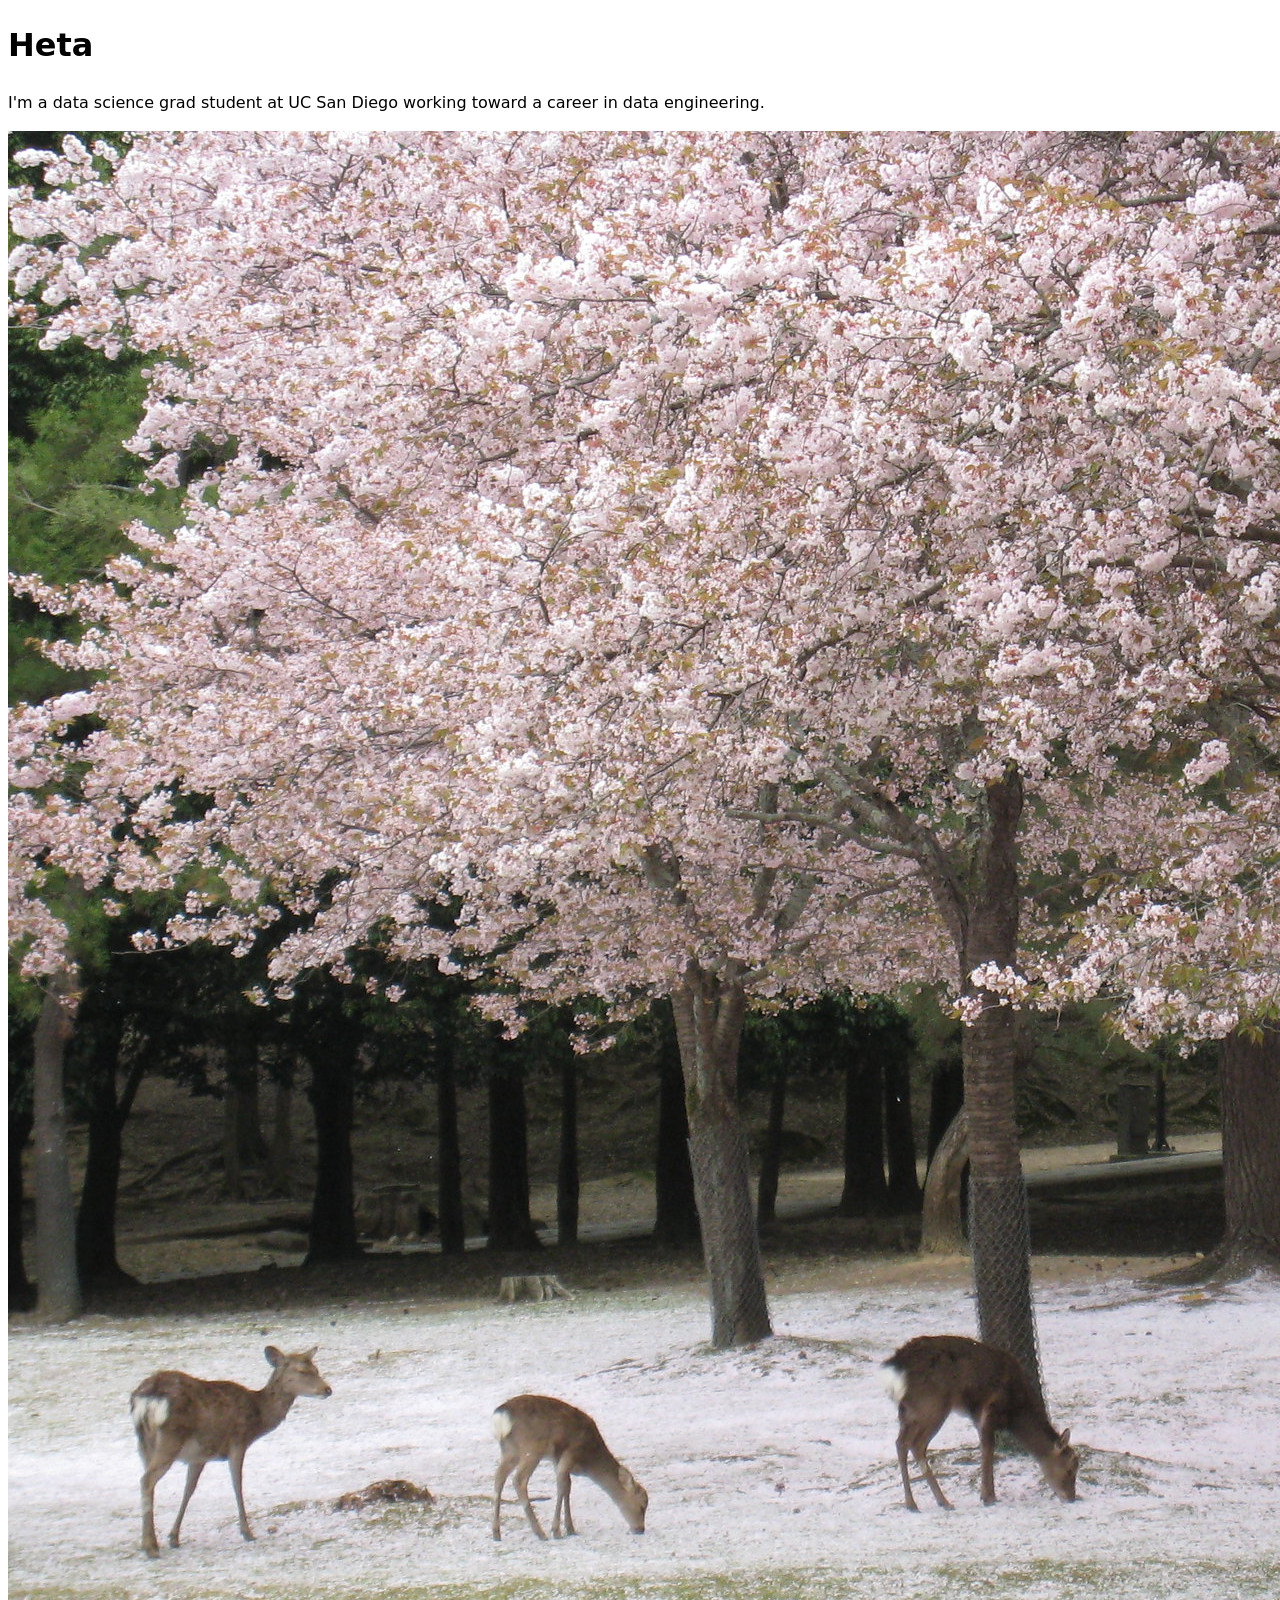
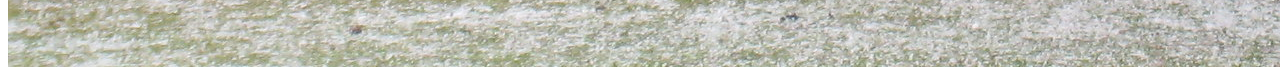
==== index.html @ 6e0ce682 "added style.css" ====
<!DOCTYPE html>
<html lang="en">
<head>
    <meta charset="UTF-8">
    <meta name="viewport" content="width=device-width, initial-scale=1.0">
    <title>Heta: Personal site and portfolio</title>
    <link rel="stylesheet" href="style.css">
</head>
<body>
    <h1>Heta</h1>
    <p>I'm a data science grad student at UC San Diego working toward a career in data engineering.</p>
    <img src="images/myimage.jpg" alt="photo of forest">
</body>
</html>
---- style.css ----
body {
  /* Set line height to 1.5 times the font size
	   and use the OS’s UI font as the website font
	 */
  font: 100%/1.5 system-ui;
}
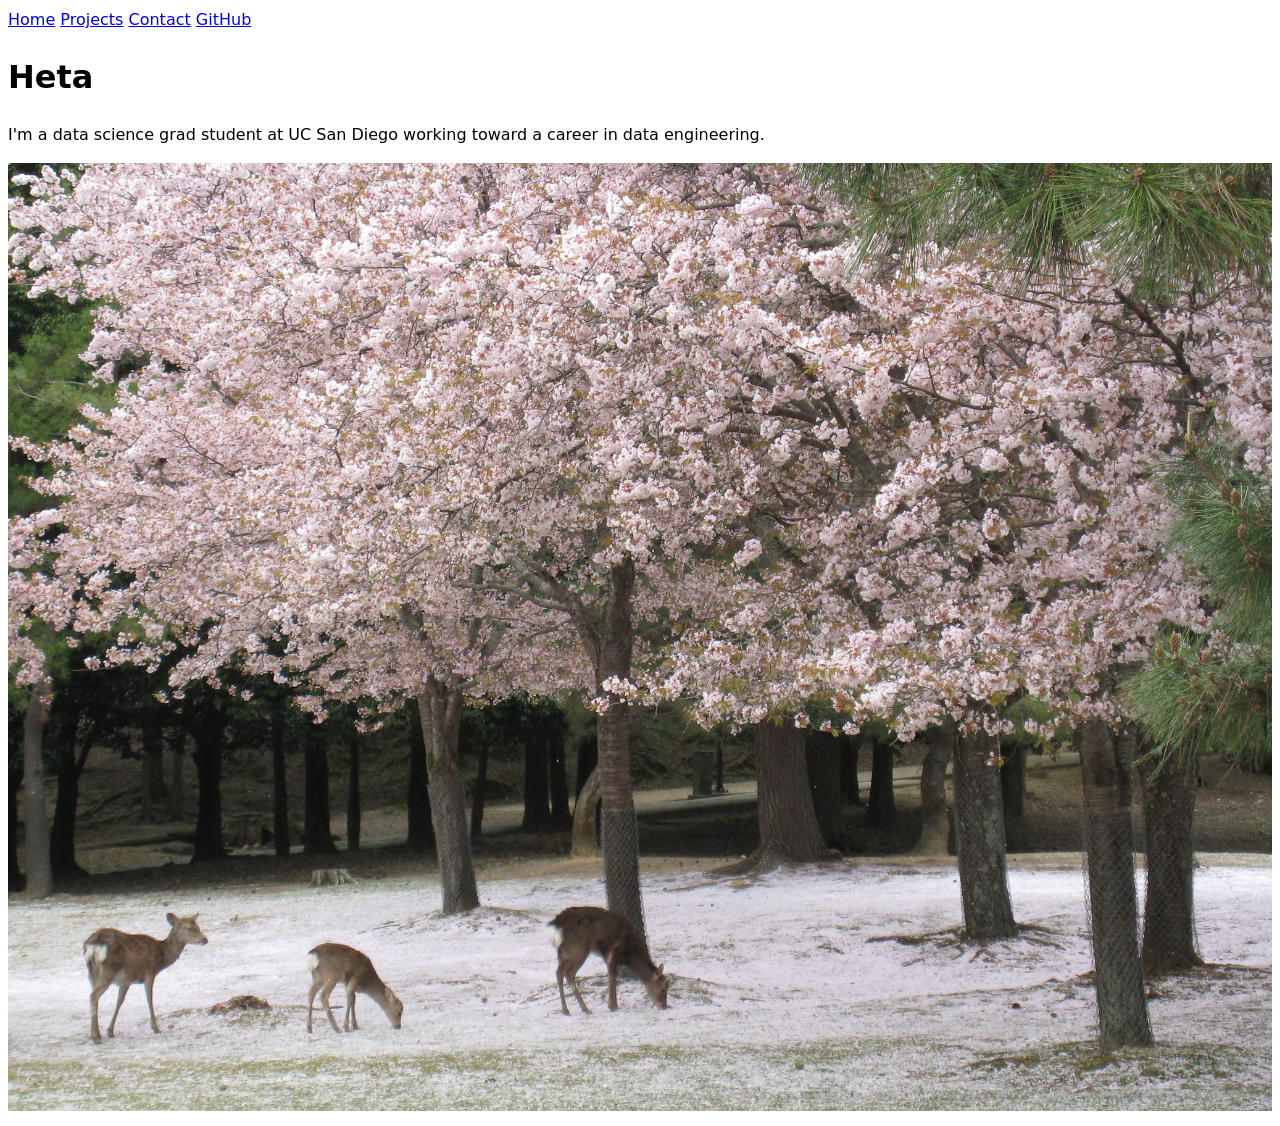
==== commit ad9549c0: "added links at top" ====
--- a/index.html
+++ b/index.html
@@ -7,6 +7,12 @@
     <link rel="stylesheet" href="style.css">
 </head>
 <body>
+    <nav>
+        <a href="./">Home</a>
+        <a href="projects/">Projects</a>
+        <a href="contact/">Contact</a>
+        <a href="https://github.com/hetasj" target="_blank">GitHub</a>
+    </nav>
     <h1>Heta</h1>
     <p>I'm a data science grad student at UC San Diego working toward a career in data engineering.</p>
     <img src="images/myimage.jpg" alt="photo of forest">
--- a/style.css
+++ b/style.css
@@ -3,4 +3,10 @@
 	   and use the OS’s UI font as the website font
 	 */
   font: 100%/1.5 system-ui;
+}
+
+/* make photo fit the window */
+img {
+  max-width: 100%;
+  height: auto;
 }
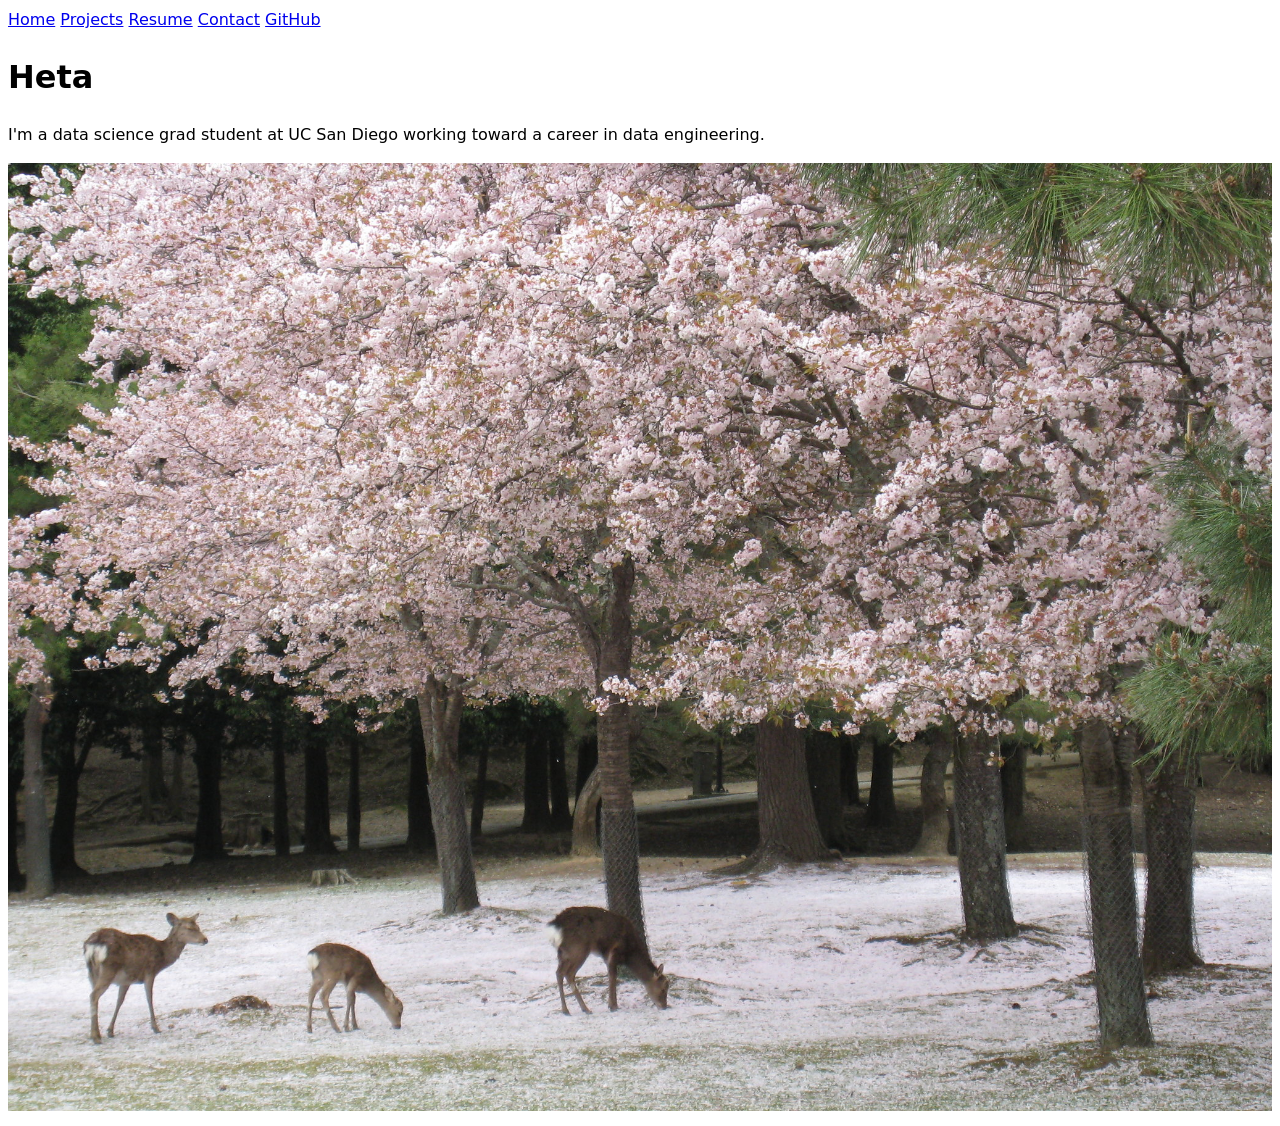
==== commit ef3fe85e: "added and linked resume page" ====
--- a/index.html
+++ b/index.html
@@ -10,6 +10,7 @@
     <nav>
         <a href="./">Home</a>
         <a href="projects/">Projects</a>
+        <a href="resume/">Resume</a>
         <a href="contact/">Contact</a>
         <a href="https://github.com/hetasj" target="_blank">GitHub</a>
     </nav>
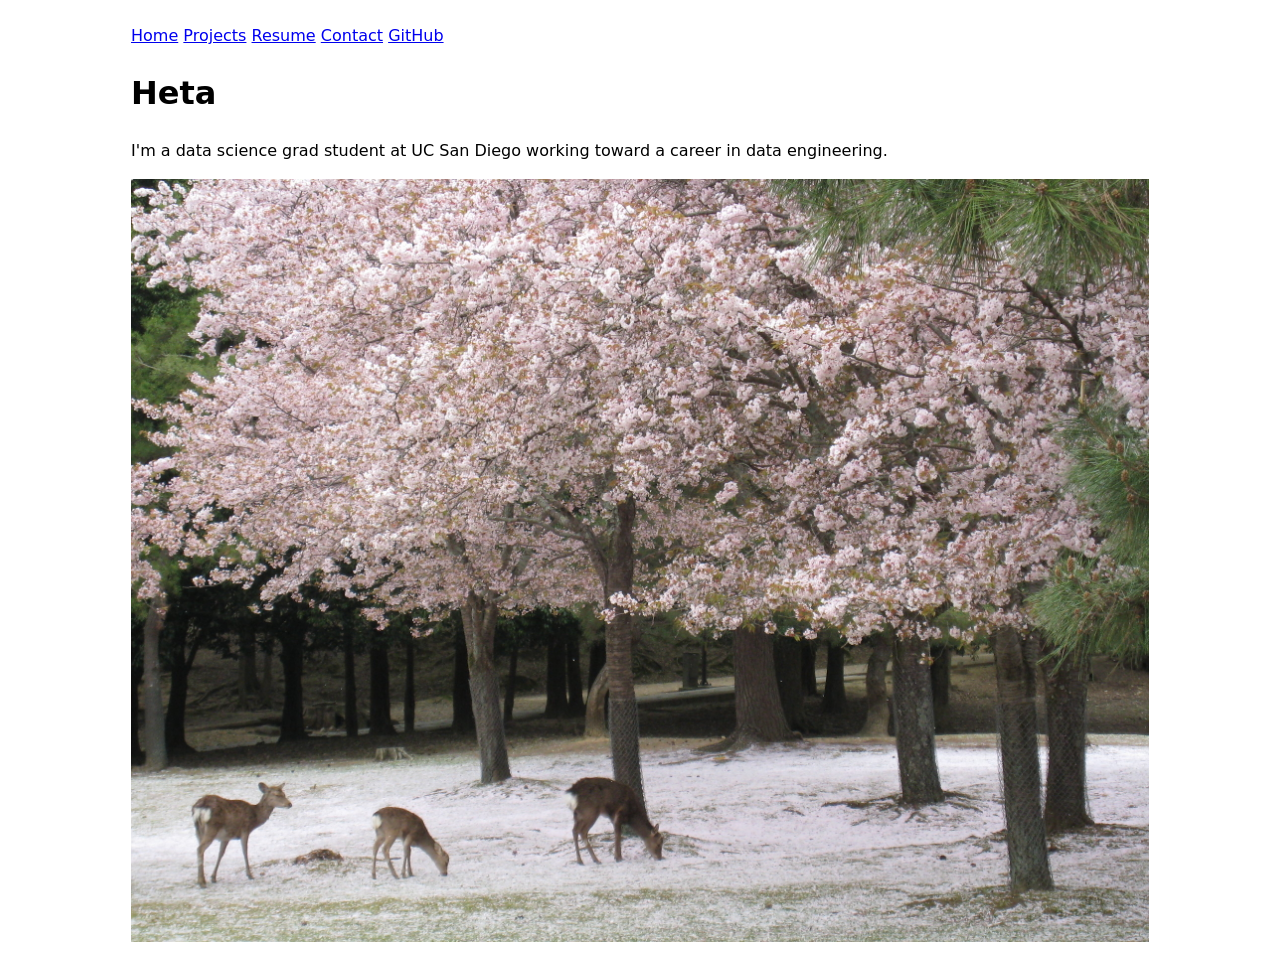
==== commit d7001343: "Added current page link markers to index.html pages" ====
--- a/index.html
+++ b/index.html
@@ -8,7 +8,7 @@
 </head>
 <body>
     <nav>
-        <a href="./">Home</a>
+        <a href="./" class="current">Home</a>
         <a href="projects/">Projects</a>
         <a href="resume/">Resume</a>
         <a href="contact/">Contact</a>
--- a/style.css
+++ b/style.css
@@ -1,8 +1,8 @@
 body {
-  /* Set line height to 1.5 times the font size
-	   and use the OS’s UI font as the website font
-	 */
   font: 100%/1.5 system-ui;
+  max-width: 100ch;
+  margin-inline: auto;
+  padding: 1em;
 }
 
 /* make photo fit the window */
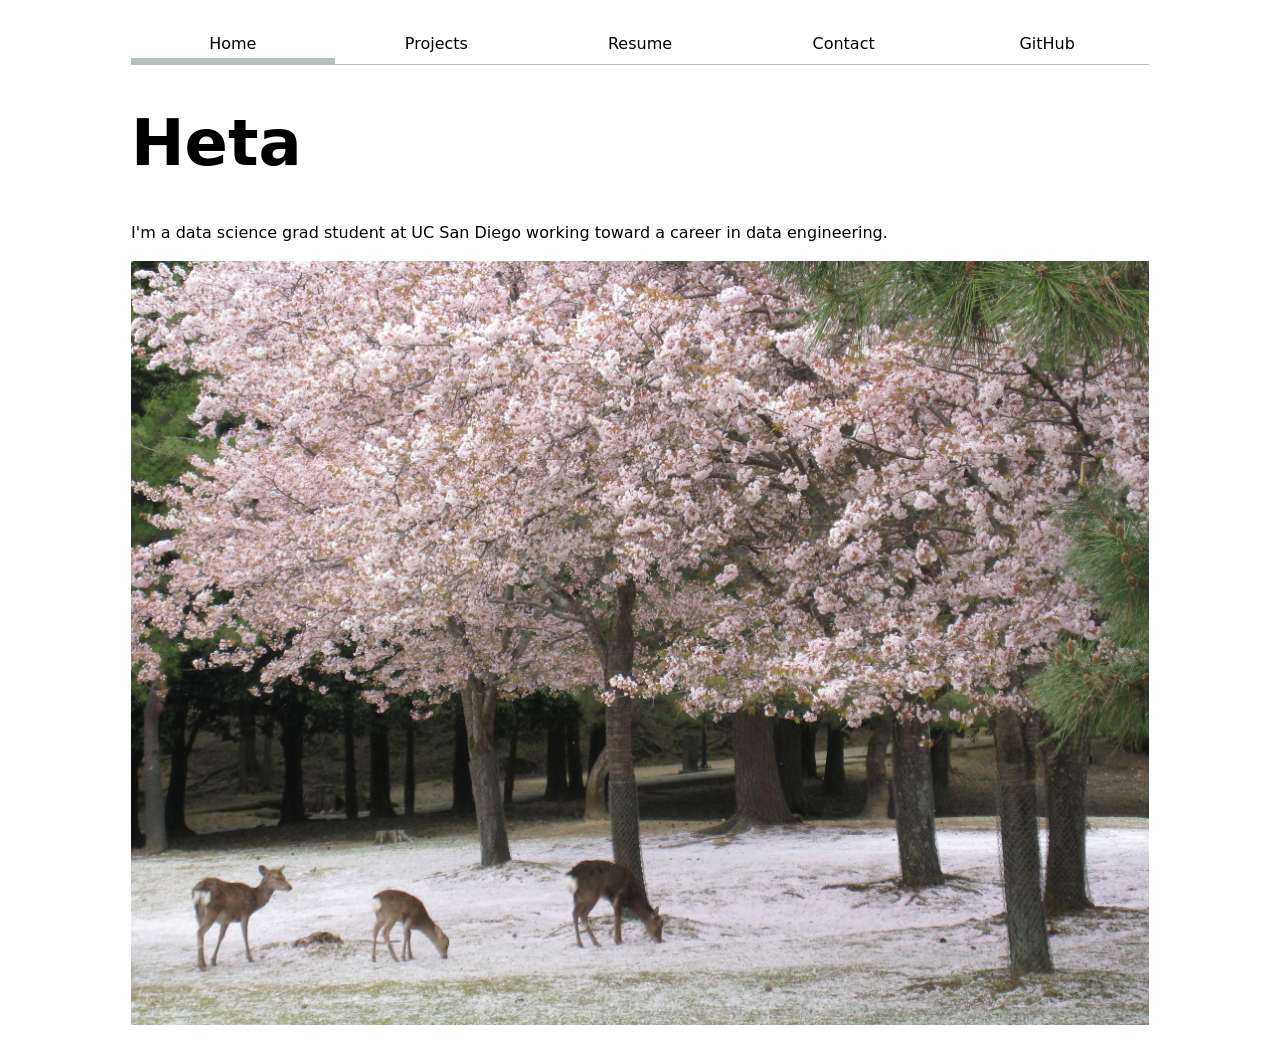
==== commit 4724145a: "added global.js" ====
--- a/index.html
+++ b/index.html
@@ -5,6 +5,7 @@
     <meta name="viewport" content="width=device-width, initial-scale=1.0">
     <title>Heta: Personal site and portfolio</title>
     <link rel="stylesheet" href="style.css">
+    <script type="module" src="global.js"></script>
 </head>
 <body>
     <nav>
@@ -16,6 +17,6 @@
     </nav>
     <h1>Heta</h1>
     <p>I'm a data science grad student at UC San Diego working toward a career in data engineering.</p>
-    <img src="images/myimage.jpg" alt="photo of forest">
+    <img src="images/myimage.jpg" alt="photo of deer grazing in forest under cherry blossom trees">
 </body>
 </html>
--- a/style.css
+++ b/style.css
@@ -1,3 +1,8 @@
+html {
+  --color-accent: oklch(76.271% 0.05146 352.354);
+  accent-color: var(--color-accent);
+}
+
 body {
   font: 100%/1.5 system-ui;
   max-width: 100ch;
@@ -9,4 +14,94 @@
 img {
   max-width: 100%;
   height: auto;
+}
+
+nav {
+  display: flex;
+  margin-bottom: 1em;
+  border-bottom: 1px solid oklch(80% 3% 200);
+}
+
+nav a {
+  flex: 1;
+  text-decoration: none;
+  color: inherit;
+  text-align: center;
+  padding: 0.5em;
+}
+
+nav a.current {
+  border-bottom: 0.4em solid oklch(80% 3% 200);
+  padding-bottom: 0.1em;
+}
+
+nav a:hover {
+  border-bottom: 0.4em solid var(--color-accent);
+  padding-bottom: 0.1em;
+  background-color: oklch(from var(--color-accent) 95% 5% h);
+}
+
+input, textarea, button {
+  font: inherit;
+}
+
+form {
+  display: grid;
+  grid-template-columns: auto 1fr;
+  gap: 1em;
+}
+
+form label {
+  display: grid;
+  grid-template-columns: subgrid;
+  grid-column: 1 / -1;
+}
+
+form button {
+  grid-column: 1 / -1;
+}
+
+
+.projects {
+  display: grid;
+  grid-template-columns: repeat(auto-fill, minmax(15em, 1fr));
+  gap: 1em;
+}
+
+.projects article {
+  display: grid;
+  grid-template-rows: subgrid;
+  grid-row: span 3;
+}
+
+.projects h2 {
+  margin: 0;
+}
+
+h1 {
+  font-size: 400%;
+}
+
+h1, h2, h3, h4, h5, h6 {
+  line-height: 1.1;
+  text-wrap: balance;
+}
+
+section {
+  margin-block: 2em;
+}
+
+section h2 {
+  color: var(--color-accent);
+  border-bottom: 1px solid oklch(54.728% 0.03821 68.302);
+  padding-bottom: 0.25em;
+}
+
+article header h3 {
+  margin-bottom: 0.25em;
+}
+
+article header p {
+  margin-top: 0;
+  color: oklch(54.728% 0.03821 68.302);
 }
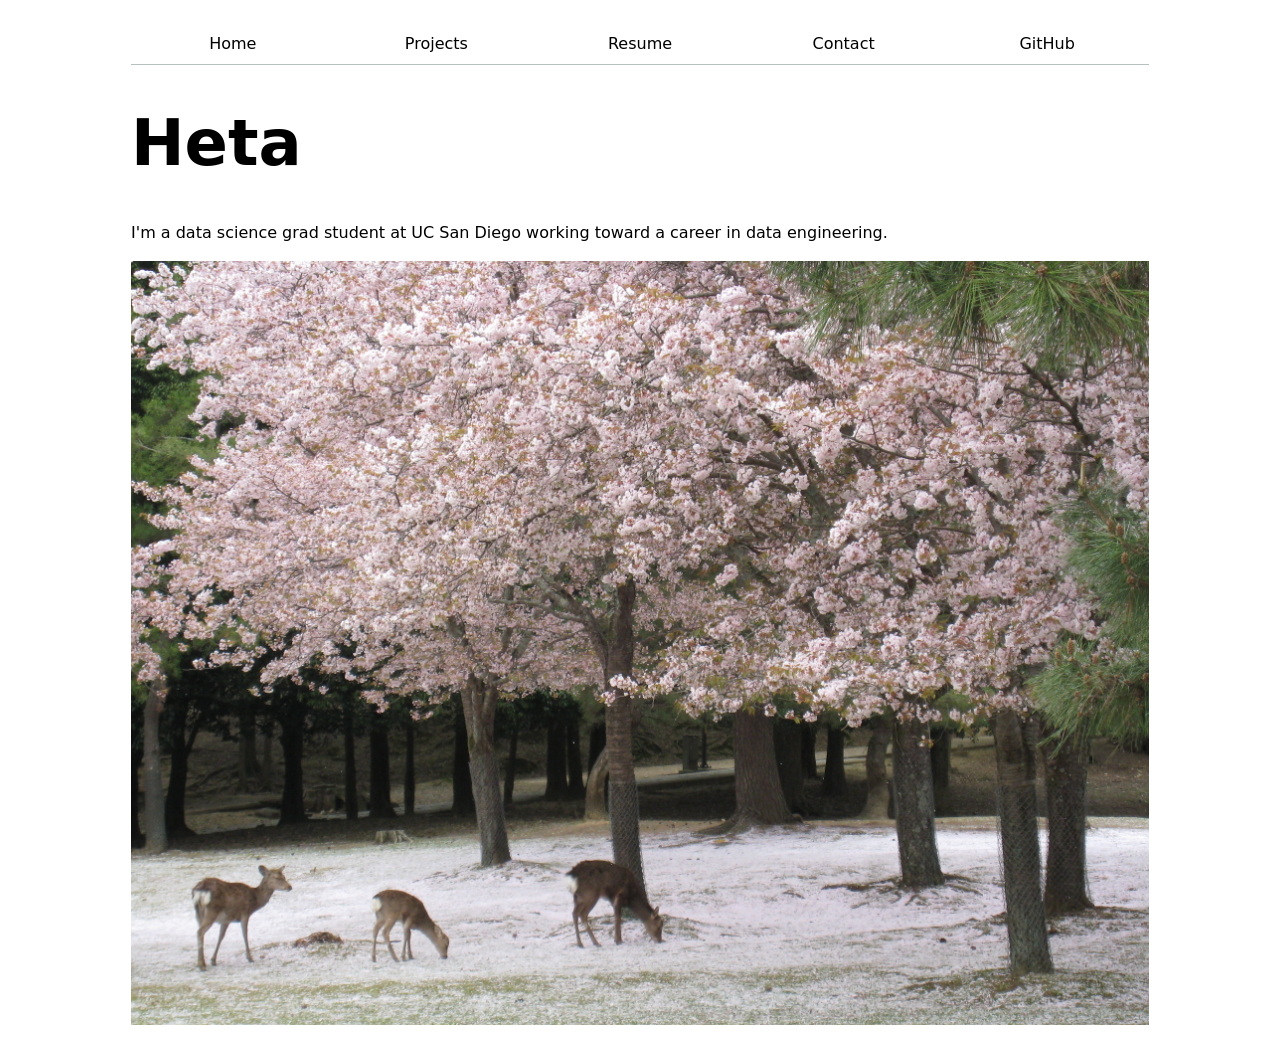
==== commit 802de2d5: "nav with js" ====
--- a/index.html
+++ b/index.html
@@ -8,13 +8,7 @@
     <script type="module" src="global.js"></script>
 </head>
 <body>
-    <nav>
-        <a href="./" class="current">Home</a>
-        <a href="projects/">Projects</a>
-        <a href="resume/">Resume</a>
-        <a href="contact/">Contact</a>
-        <a href="https://github.com/hetasj" target="_blank">GitHub</a>
-    </nav>
+    
     <h1>Heta</h1>
     <p>I'm a data science grad student at UC San Diego working toward a career in data engineering.</p>
     <img src="images/myimage.jpg" alt="photo of deer grazing in forest under cherry blossom trees">
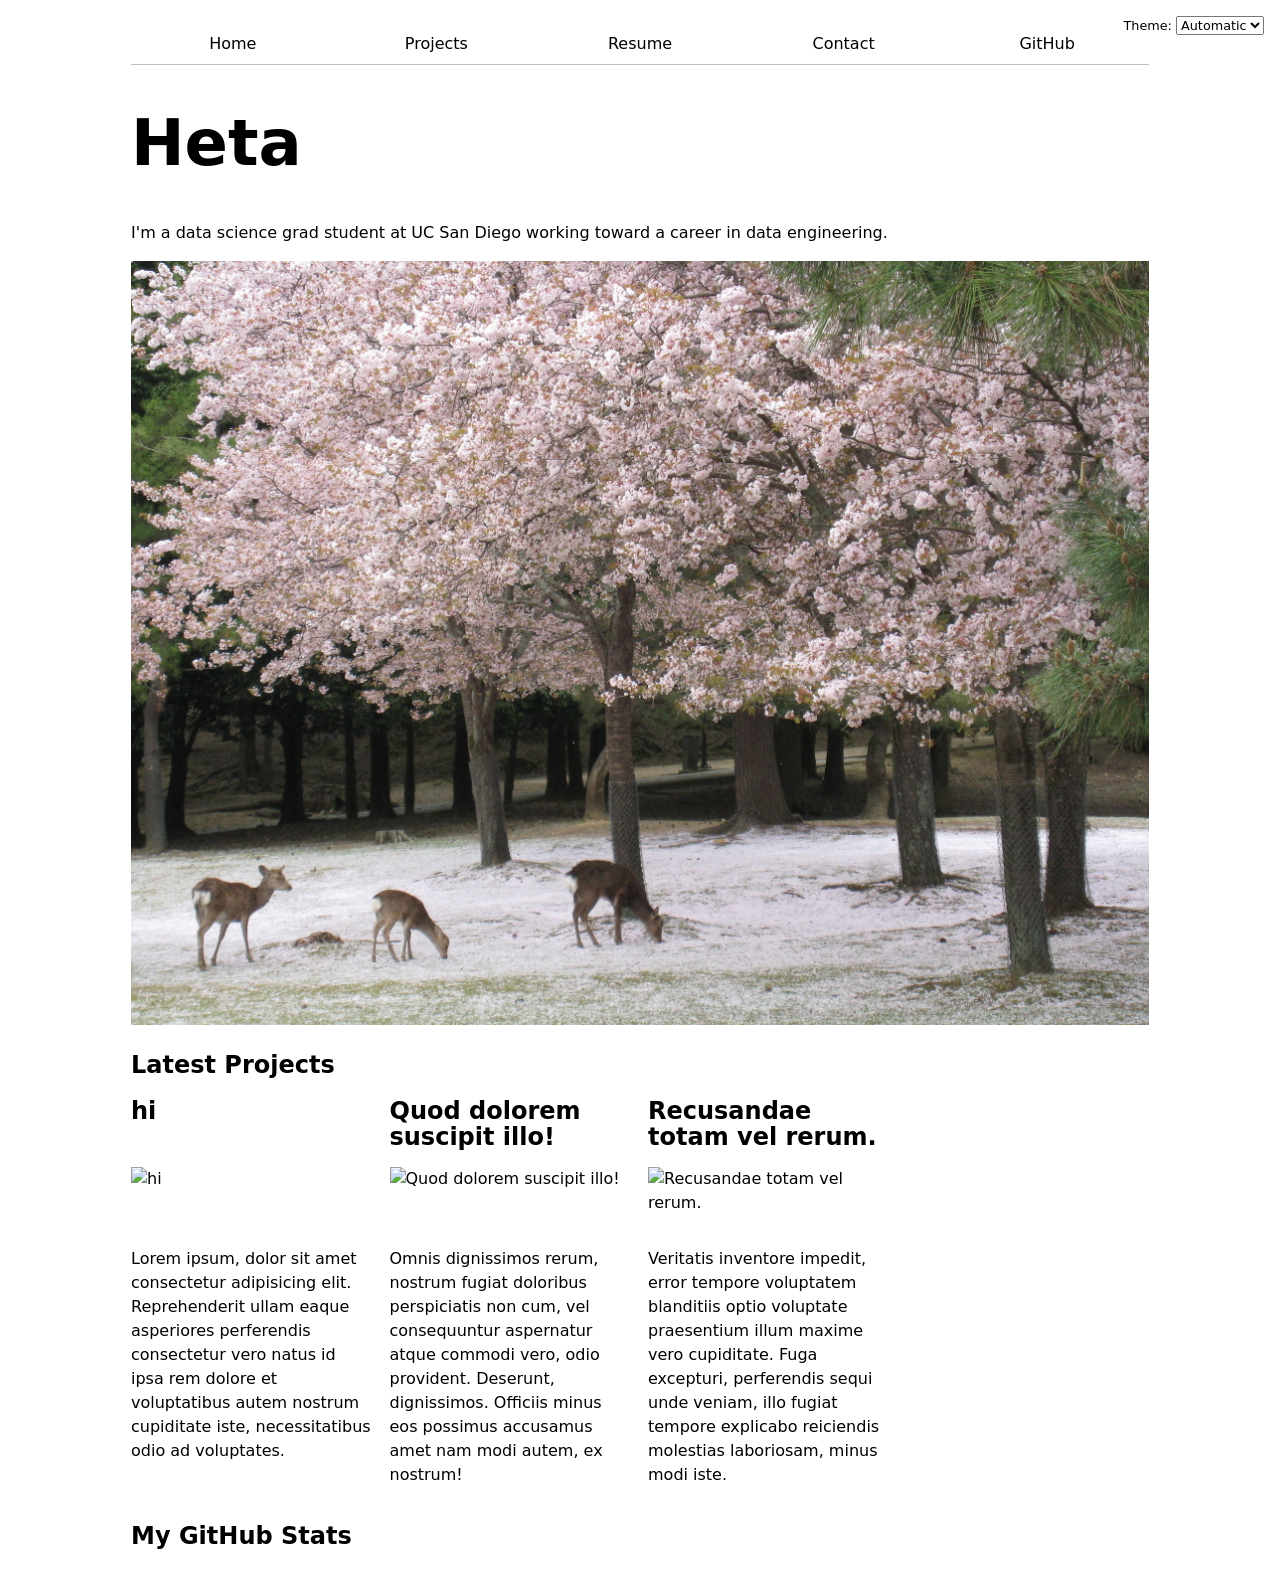
==== commit ca5d6ef8: "updated projects" ====
--- a/index.html
+++ b/index.html
@@ -6,11 +6,17 @@
     <title>Heta: Personal site and portfolio</title>
     <link rel="stylesheet" href="style.css">
     <script type="module" src="global.js"></script>
+    <script type="module" src="index.js"></script>
 </head>
 <body>
-    
     <h1>Heta</h1>
     <p>I'm a data science grad student at UC San Diego working toward a career in data engineering.</p>
-    <img src="images/myimage.jpg" alt="photo of deer grazing in forest under cherry blossom trees">
+    <img src="images/myimage.jpg" alt="Deer grazing under pink cherry blossom trees">
+
+    <h2>Latest Projects</h2>
+    <div class="projects"></div>
+
+    <h2>My GitHub Stats</h2>
+    <div id="profile-stats"></div>
 </body>
 </html>
--- a/style.css
+++ b/style.css
@@ -1,6 +1,7 @@
 html {
   --color-accent: oklch(76.271% 0.05146 352.354);
   accent-color: var(--color-accent);
+  color-scheme: light dark;
 }
 
 body {
@@ -17,9 +18,10 @@
 }
 
 nav {
+  --border-color: oklch(50% 10% 200 / 40%);
   display: flex;
   margin-bottom: 1em;
-  border-bottom: 1px solid oklch(80% 3% 200);
+  border-bottom: 1px solid var(--border-color);
 }
 
 nav a {
@@ -31,17 +33,17 @@
 }
 
 nav a.current {
-  border-bottom: 0.4em solid oklch(80% 3% 200);
+  border-bottom: 0.4em solid var(--border-color);
   padding-bottom: 0.1em;
 }
 
 nav a:hover {
   border-bottom: 0.4em solid var(--color-accent);
   padding-bottom: 0.1em;
-  background-color: oklch(from var(--color-accent) 95% 5% h);
+  background-color: color-mix(in oklch, var(--color-accent), canvas 85%);
 }
 
-input, textarea, button {
+input, textarea, button, select {
   font: inherit;
 }
 
@@ -104,4 +106,29 @@
 article header p {
   margin-top: 0;
   color: oklch(54.728% 0.03821 68.302);
+}
+
+.color-scheme {
+  position: absolute;
+  top: 1rem;
+  right: 1rem;
+  font-size: 80%;
+}
+
+#profile-stats dl {
+  display: grid;
+  grid-template-columns: repeat(4, 1fr);
+  text-align: center;
+}
+
+#profile-stats dt {
+  grid-row: 1;
+  font-size: 80%;
+  color: oklch(54.728% 0.03821 68.302);
+}
+
+#profile-stats dd {
+  grid-row: 2;
+  margin: 0;
+  font-size: 200%;
 }
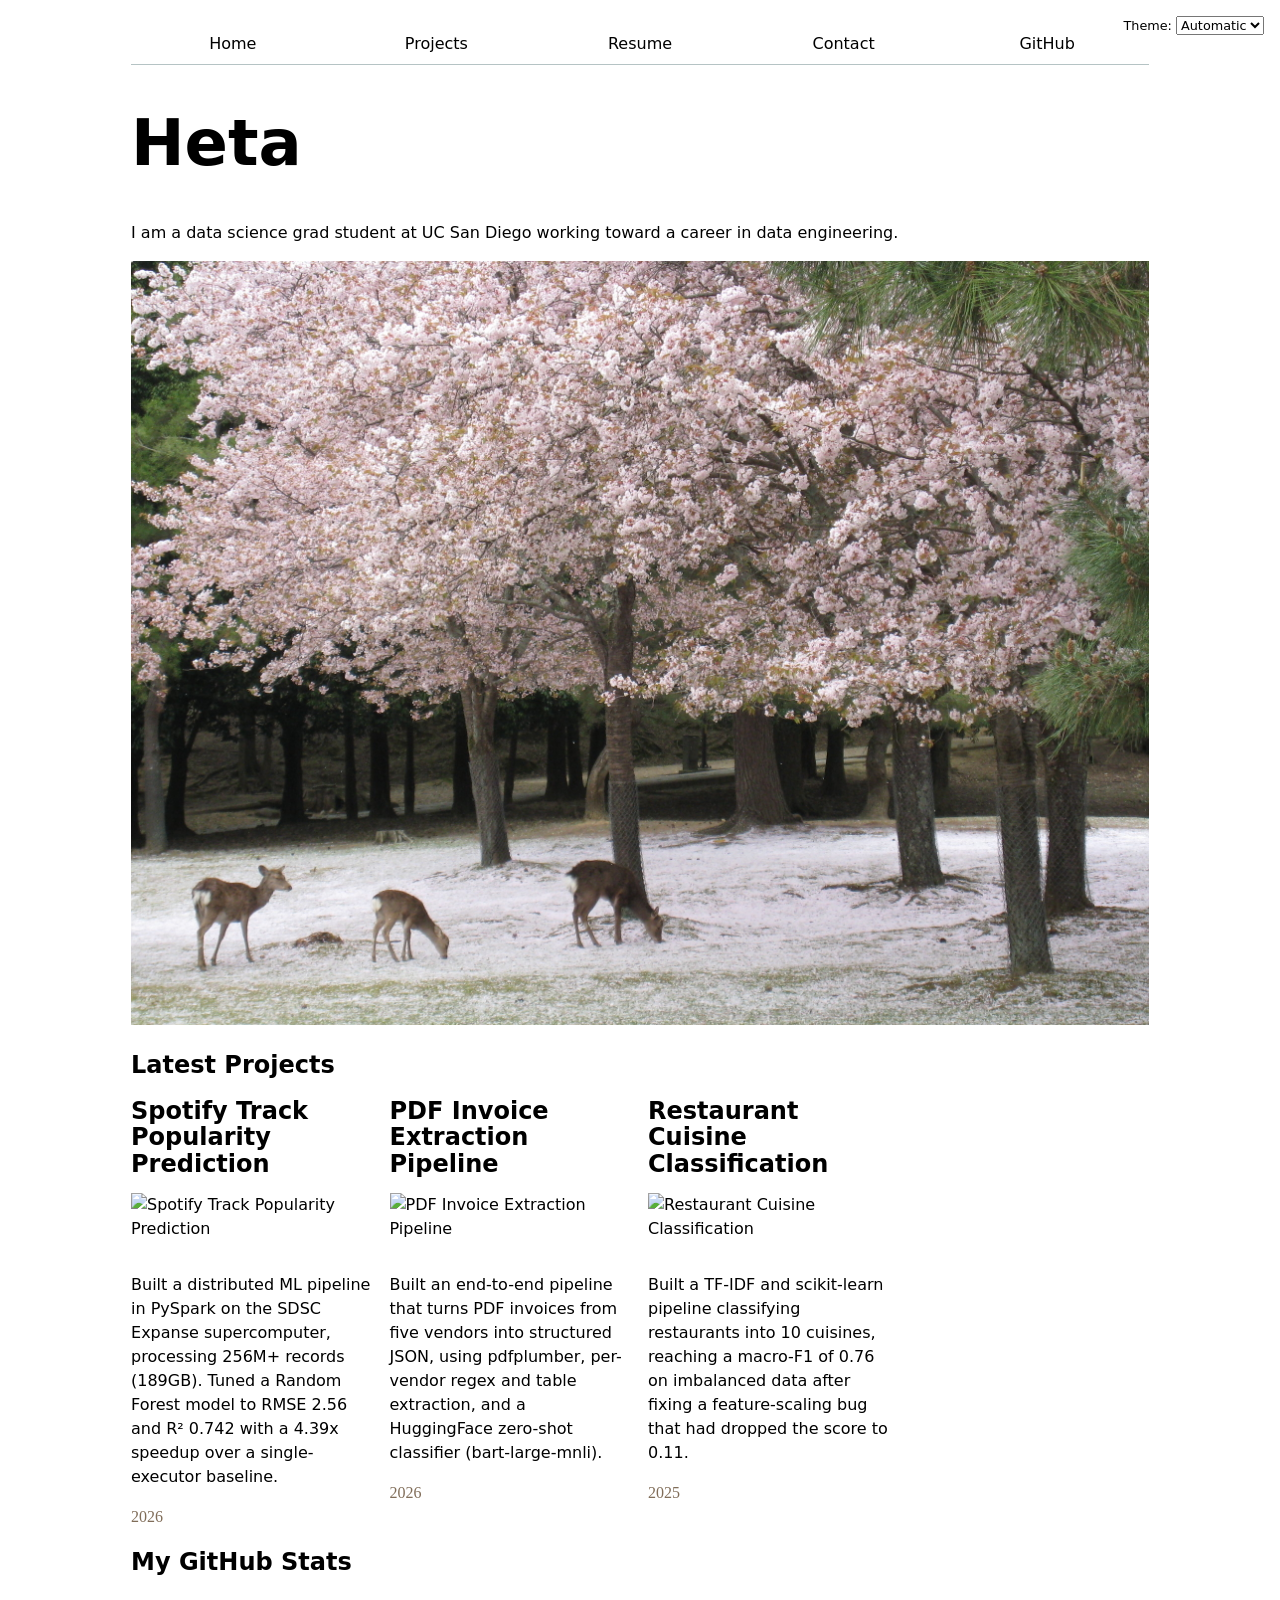
==== commit 3c0fe7af: "lab 5 pie chart and search" ====
--- a/index.html
+++ b/index.html
@@ -10,7 +10,7 @@
 </head>
 <body>
     <h1>Heta</h1>
-    <p>I'm a data science grad student at UC San Diego working toward a career in data engineering.</p>
+    <p>I am a data science grad student at UC San Diego working toward a career in data engineering.</p>
     <img src="images/myimage.jpg" alt="Deer grazing under pink cherry blossom trees">
 
     <h2>Latest Projects</h2>
--- a/style.css
+++ b/style.css
@@ -131,4 +131,77 @@
   grid-row: 2;
   margin: 0;
   font-size: 200%;
+}
+
+
+
+.project-year {
+  font-family: Baskerville, serif;
+  font-variant-numeric: oldstyle-nums;
+  color: oklch(54.728% 0.03821 68.302);
+  margin: 0;
+}
+
+.container {
+  display: flex;
+  flex-wrap: wrap;
+  align-items: center;
+  gap: 2em;
+}
+
+#projects-pie-plot {
+  max-width: 20em;
+  margin-block: 2em;
+  overflow: visible;
+}
+
+.legend {
+  flex: 1 1 12em;
+  display: grid;
+  grid-template-columns: repeat(auto-fill, minmax(9em, 1fr));
+  gap: 1em;
+  margin: 0;
+  padding: 1em;
+  list-style: none;
+  border: 1px solid oklch(50% 10% 200 / 40%);
+  border-radius: 0.5em;
+}
+
+.legend-item {
+  display: flex;
+  align-items: center;
+  gap: 0.4em;
+  cursor: pointer;
+}
+
+.swatch {
+  display: inline-block;
+  width: 1em;
+  aspect-ratio: 1 / 1;
+  border-radius: 50%;
+  background-color: var(--color);
+}
+
+.searchBar {
+  width: 100%;
+  box-sizing: border-box;
+  padding: 0.5em;
+  margin-bottom: 1.5em;
+}
+
+#projects-pie-plot path {
+  transition: 300ms;
+  cursor: pointer;
+}
+
+#projects-pie-plot:has(path:hover) path:not(:hover) {
+  opacity: 0.5;
+}
+
+.selected {
+  --color: oklch(40% 0.12 330) !important;
+}
+
+path.selected {
+  fill: var(--color);
 }
